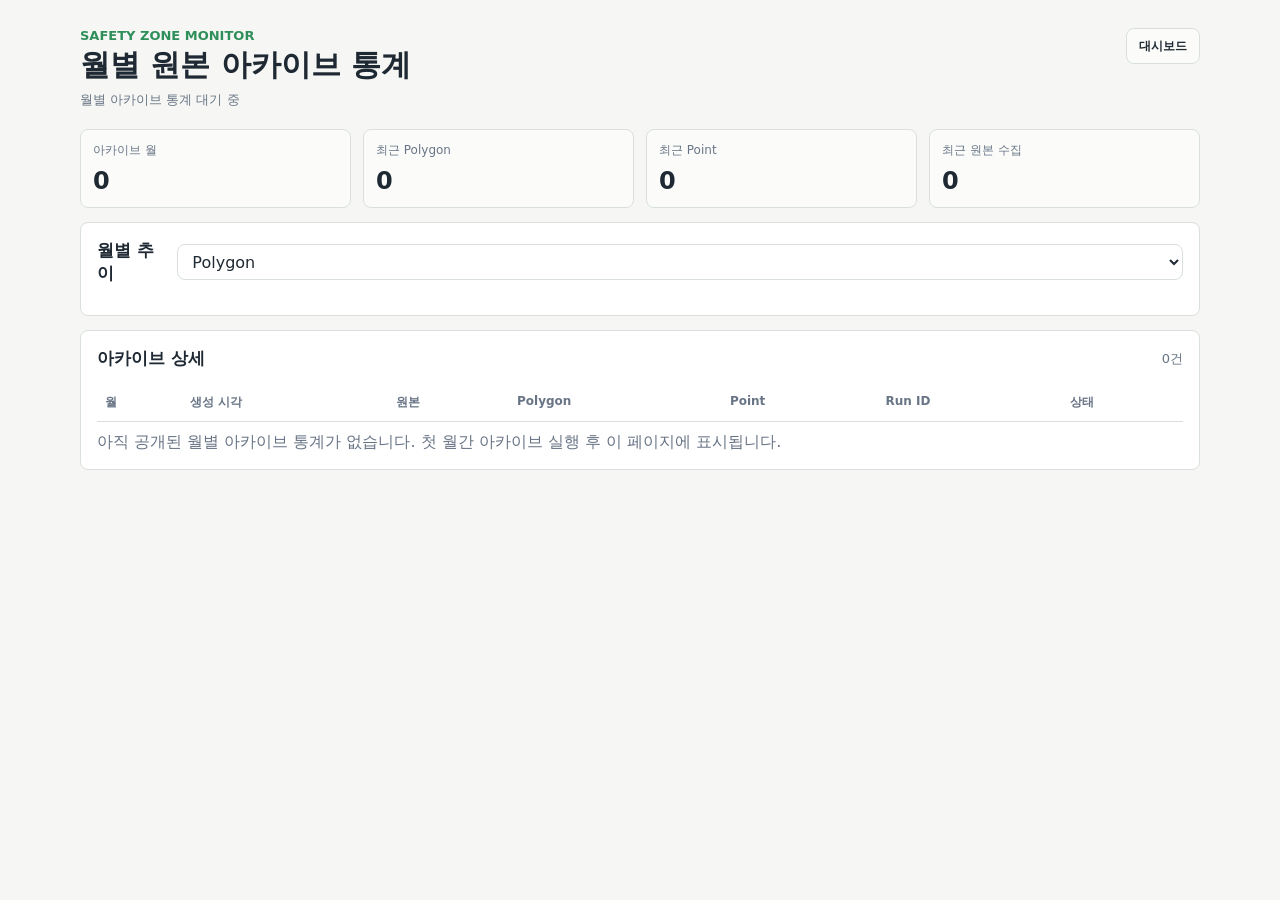
==== dashboard/monthly.html @ 0dc4a6af "Add monthly archive stats dashboard" ====
<!doctype html>
<html lang="ko">
  <head>
    <meta charset="utf-8" />
    <meta name="viewport" content="width=device-width, initial-scale=1" />
    <title>Safety Zone Monthly Stats</title>
    <link rel="stylesheet" href="styles.css?v=20260802-1" />
  </head>
  <body class="monthly-page">
    <main class="monthly-shell">
      <header class="monthly-header">
        <div>
          <p class="eyebrow">Safety Zone Monitor</p>
          <h1>월별 원본 아카이브 통계</h1>
          <p id="monthly-updated" class="muted">월별 통계를 불러오는 중</p>
        </div>
        <a class="dashboard-link" href="./">대시보드</a>
      </header>

      <section class="monthly-metrics" aria-label="월별 아카이브 요약">
        <article class="metric">
          <span class="metric-label">아카이브 월</span>
          <strong id="archive-month-count">0</strong>
        </article>
        <article class="metric">
          <span class="metric-label">최근 Polygon</span>
          <strong id="latest-polygon-count">0</strong>
        </article>
        <article class="metric">
          <span class="metric-label">최근 Point</span>
          <strong id="latest-point-count">0</strong>
        </article>
        <article class="metric">
          <span class="metric-label">최근 원본 수집</span>
          <strong id="latest-fetched-count">0</strong>
        </article>
      </section>

      <section class="monthly-card" aria-label="월별 추이">
        <div class="monthly-card-header">
          <h2>월별 추이</h2>
          <select id="monthly-metric">
            <option value="polygon_count">Polygon</option>
            <option value="facility_point_count">Point</option>
            <option value="fetched_count">원본 수집</option>
          </select>
        </div>
        <div id="monthly-chart" class="monthly-chart"></div>
      </section>

      <section class="monthly-card" aria-label="월별 상세">
        <div class="monthly-card-header">
          <h2>아카이브 상세</h2>
          <span id="monthly-row-count" class="muted">0건</span>
        </div>
        <div class="monthly-table-wrap">
          <table class="monthly-table">
            <thead>
              <tr>
                <th>월</th>
                <th>생성 시각</th>
                <th>원본</th>
                <th>Polygon</th>
                <th>Point</th>
                <th>Run ID</th>
                <th>상태</th>
              </tr>
            </thead>
            <tbody id="monthly-table-body"></tbody>
          </table>
        </div>
        <p id="monthly-empty" class="monthly-empty" hidden>
          아직 공개된 월별 아카이브 통계가 없습니다. 첫 월간 아카이브 실행 후 이 페이지에 표시됩니다.
        </p>
      </section>
    </main>
    <script src="monthly.js?v=20260802-1"></script>
  </body>
</html>
---- dashboard/styles.css ----
:root {
  --bg: #f6f7f4;
  --panel: #ffffff;
  --text: #1f2933;
  --muted: #697586;
  --line: #d9e0dc;
  --green: #2f8f5b;
  --blue: #2d6cdf;
  --amber: #c77900;
  --red: #cf3f35;
  --gray: #707985;
  --zone-child: #2563eb;
  --zone-senior: #be185d;
  --zone-disabled: #0891b2;
}

/* Local Leaflet essentials. This keeps the map correct even if CDN CSS is blocked. */
.leaflet-container {
  overflow: hidden;
  background: #ddd;
  outline-offset: 1px;
  touch-action: none;
}

.leaflet-pane,
.leaflet-tile,
.leaflet-marker-icon,
.leaflet-marker-shadow,
.leaflet-tile-container,
.leaflet-pane > svg,
.leaflet-pane > canvas,
.leaflet-zoom-box,
.leaflet-image-layer,
.leaflet-layer {
  position: absolute;
  left: 0;
  top: 0;
}

.leaflet-container img,
.leaflet-container svg {
  max-width: none;
  max-height: none;
}

.leaflet-tile {
  visibility: hidden;
  user-select: none;
}

.leaflet-tile-loaded {
  visibility: inherit;
}

.leaflet-map-pane {
  z-index: auto;
}

.leaflet-tile-pane {
  z-index: 200;
}

.leaflet-overlay-pane {
  z-index: 400;
}

.leaflet-shadow-pane {
  z-index: 500;
}

.leaflet-marker-pane {
  z-index: 600;
}

.leaflet-tooltip-pane {
  z-index: 650;
}

.leaflet-popup-pane {
  z-index: 700;
}

.leaflet-control {
  position: relative;
  z-index: 800;
  pointer-events: auto;
}

.leaflet-top,
.leaflet-bottom {
  position: absolute;
  z-index: 1000;
  pointer-events: none;
}

.leaflet-top {
  top: 0;
}

.leaflet-right {
  right: 0;
}

.leaflet-bottom {
  bottom: 0;
}

.leaflet-left {
  left: 0;
}

.leaflet-control-zoom {
  margin: 10px;
  border: 1px solid rgba(0, 0, 0, 0.18);
  border-radius: 4px;
  background: #fff;
  box-shadow: 0 1px 6px rgba(0, 0, 0, 0.18);
}

.leaflet-control-zoom a {
  display: block;
  width: 28px;
  height: 28px;
  color: #222;
  font: bold 18px/28px Arial, Helvetica, sans-serif;
  text-align: center;
  text-decoration: none;
}

.leaflet-control-zoom a + a {
  border-top: 1px solid #d6d6d6;
}

.leaflet-interactive {
  cursor: pointer;
}

.leaflet-grab {
  cursor: grab;
}

.leaflet-dragging .leaflet-grab {
  cursor: move;
}

.leaflet-popup {
  position: absolute;
  margin-bottom: 20px;
  text-align: center;
}

.leaflet-popup-content-wrapper {
  padding: 1px;
  border-radius: 8px;
  background: #fff;
  box-shadow: 0 3px 14px rgba(0, 0, 0, 0.25);
}

.leaflet-popup-content {
  min-width: 180px;
  margin: 12px 14px;
  line-height: 1.45;
  text-align: left;
}

.leaflet-popup-tip-container {
  position: absolute;
  left: 50%;
  width: 40px;
  height: 20px;
  margin-left: -20px;
  overflow: hidden;
  pointer-events: none;
}

.leaflet-popup-tip {
  width: 17px;
  height: 17px;
  margin: -10px auto 0;
  transform: rotate(45deg);
  background: #fff;
  box-shadow: 0 3px 14px rgba(0, 0, 0, 0.25);
}

.leaflet-popup-close-button {
  position: absolute;
  top: 0;
  right: 0;
  width: 24px;
  height: 24px;
  color: #666;
  text-align: center;
  text-decoration: none;
  font: 16px/24px Arial, Helvetica, sans-serif;
}

* {
  box-sizing: border-box;
}

body {
  margin: 0;
  background: var(--bg);
  color: var(--text);
  font-family:
    "Segoe UI",
    "Noto Sans KR",
    system-ui,
    sans-serif;
}

.app-shell {
  display: grid;
  grid-template-columns: minmax(360px, 440px) minmax(0, 1fr);
  grid-template-rows: minmax(0, 1fr);
  height: 100vh;
  height: 100dvh;
  overflow: hidden;
}

.side-panel {
  display: flex;
  flex-direction: column;
  gap: 16px;
  min-width: 0;
  min-height: 0;
  padding: 20px;
  overflow: hidden;
  border-right: 1px solid var(--line);
  background: var(--panel);
}

.panel-header h1 {
  margin: 4px 0 6px;
  font-size: 26px;
  line-height: 1.25;
}

.header-title-row {
  display: flex;
  align-items: flex-start;
  justify-content: space-between;
  gap: 12px;
}

.language-toggle {
  display: inline-flex;
  flex: 0 0 auto;
  gap: 2px;
  padding: 3px;
  border: 1px solid var(--line);
  border-radius: 8px;
  background: #fbfcfa;
}

.language-toggle button {
  min-width: 34px;
  min-height: 28px;
  border: 0;
  border-radius: 6px;
  color: var(--muted);
  background: transparent;
  font: inherit;
  font-size: 12px;
  font-weight: 700;
  cursor: pointer;
}

.language-toggle button.active {
  color: #fff;
  background: var(--text);
}

.monthly-nav-link,
.dashboard-link {
  display: inline-flex;
  align-items: center;
  justify-content: center;
  min-height: 36px;
  padding: 0 12px;
  border: 1px solid var(--line);
  border-radius: 8px;
  color: var(--text);
  background: #fbfcfa;
  font-size: 12px;
  font-weight: 700;
  text-decoration: none;
  white-space: nowrap;
}

.eyebrow,
.muted {
  margin: 0;
  color: var(--muted);
  font-size: 13px;
}

.monthly-page {
  min-height: 100vh;
  min-height: 100dvh;
  overflow: auto;
}

.monthly-shell {
  width: min(1120px, calc(100% - 32px));
  margin: 0 auto;
  padding: 28px 0 40px;
}

.monthly-header {
  display: flex;
  align-items: flex-start;
  justify-content: space-between;
  gap: 16px;
  margin-bottom: 20px;
}

.monthly-header h1 {
  margin: 4px 0 8px;
  font-size: 30px;
  line-height: 1.2;
}

.monthly-metrics {
  display: grid;
  grid-template-columns: repeat(4, minmax(0, 1fr));
  gap: 12px;
  margin-bottom: 14px;
}

.monthly-card {
  margin-top: 14px;
  padding: 16px;
  border: 1px solid var(--line);
  border-radius: 8px;
  background: var(--panel);
}

.monthly-card-header {
  display: flex;
  align-items: center;
  justify-content: space-between;
  gap: 12px;
  margin-bottom: 14px;
}

.monthly-card h2 {
  margin: 0;
  font-size: 17px;
}

.monthly-card select {
  min-height: 36px;
  padding: 0 10px;
  border: 1px solid var(--line);
  border-radius: 8px;
  color: var(--text);
  background: #fff;
  font: inherit;
}

.monthly-chart {
  display: grid;
  gap: 10px;
}

.monthly-chart-row {
  display: grid;
  grid-template-columns: 76px minmax(120px, 1fr) 92px;
  align-items: center;
  gap: 10px;
  min-height: 34px;
}

.monthly-chart-month {
  color: var(--muted);
  font-size: 13px;
  font-weight: 700;
}

.monthly-chart-track {
  position: relative;
  height: 10px;
  overflow: hidden;
  border-radius: 999px;
  background: #e7ede9;
}

.monthly-chart-bar {
  position: absolute;
  inset: 0 auto 0 0;
  border-radius: inherit;
  background: var(--green);
}

.monthly-chart-row strong {
  text-align: right;
}

.monthly-table-wrap {
  overflow-x: auto;
}

.monthly-table {
  width: 100%;
  border-collapse: collapse;
  font-size: 13px;
}

.monthly-table th,
.monthly-table td {
  padding: 10px 8px;
  border-bottom: 1px solid var(--line);
  text-align: left;
  vertical-align: top;
}

.monthly-table th {
  color: var(--muted);
  font-size: 12px;
  font-weight: 700;
}

.monthly-table code {
  word-break: break-all;
}

.monthly-empty {
  margin: 10px 0 0;
  color: var(--muted);
}

.eyebrow {
  color: var(--green);
  font-weight: 700;
  text-transform: uppercase;
}

.metrics {
  display: grid;
  grid-template-columns: repeat(3, minmax(0, 1fr));
  gap: 8px;
}

.metric {
  min-height: 78px;
  padding: 12px;
  border: 1px solid var(--line);
  border-radius: 8px;
  background: #fbfcfa;
}

.metric-label {
  display: block;
  color: var(--muted);
  font-size: 12px;
}

.metric strong {
  display: block;
  margin-top: 8px;
  font-size: 24px;
}

.layer-drawer {
  border: 1px solid var(--line);
  border-radius: 8px;
  background: #fbfcfa;
}

.layer-drawer summary {
  display: flex;
  align-items: center;
  justify-content: space-between;
  gap: 10px;
  min-height: 38px;
  padding: 8px 11px;
  color: var(--text);
  font-size: 13px;
  font-weight: 700;
  cursor: pointer;
}

.layer-drawer summary small {
  color: var(--muted);
  font-size: 11px;
  font-weight: 600;
}

.toolbar {
  display: grid;
  gap: 10px;
  padding: 0 10px 10px;
}

.layer-group {
  display: grid;
  gap: 6px;
}

.layer-group strong {
  color: var(--muted);
  font-size: 12px;
}

.layer-options {
  display: flex;
  flex-wrap: wrap;
  gap: 6px;
}

.toolbar label {
  display: flex;
  align-items: center;
  gap: 8px;
  min-height: 30px;
  padding: 5px 8px;
  border: 1px solid var(--line);
  border-radius: 999px;
  font-size: 12px;
  background: #fff;
}

input,
select {
  width: 100%;
  min-height: 38px;
  padding: 8px 10px;
  border: 1px solid var(--line);
  border-radius: 8px;
  color: var(--text);
  background: #fff;
  font: inherit;
}

input[type="checkbox"] {
  width: 18px;
  height: 18px;
  min-height: 0;
  accent-color: var(--blue);
}

.activity-shell {
  display: grid;
  grid-template-rows: auto auto minmax(0, 1fr);
  min-height: 0;
  flex: 1 1 auto;
  gap: 10px;
}

.activity-tabs {
  display: grid;
  grid-template-columns: repeat(2, minmax(0, 1fr));
  gap: 8px;
}

.activity-tab {
  display: flex;
  align-items: center;
  justify-content: space-between;
  gap: 8px;
  min-height: 42px;
  padding: 9px 11px;
  border: 1px solid var(--line);
  border-radius: 8px;
  color: var(--muted);
  background: #fbfcfa;
  font: inherit;
  font-weight: 700;
  cursor: pointer;
}

.activity-tab span {
  flex: 0 0 auto;
  color: var(--muted);
  font-size: 12px;
  font-weight: 500;
}

.activity-tab .tab-label {
  min-width: 0;
  flex: 1 1 auto;
  color: inherit;
  font-size: 14px;
  font-weight: 700;
  text-align: left;
}

.activity-tab.active {
  border-color: #9fb8aa;
  color: var(--text);
  background: #ffffff;
  box-shadow: inset 0 -3px 0 var(--green);
}

.activity-panel {
  display: grid;
  grid-template-rows: auto minmax(0, 1fr);
  min-height: 0;
  gap: 10px;
}

.activity-panel[hidden] {
  display: none;
}

.filters {
  display: grid;
  gap: 8px;
}

.download-actions {
  display: grid;
  grid-template-columns: 1fr 1fr;
  gap: 6px;
}

.download-actions button {
  min-height: 34px;
  border: 1px solid #c8d7cd;
  border-radius: 8px;
  color: var(--text);
  background: #f7fbf8;
  font: inherit;
  font-size: 12px;
  font-weight: 700;
  cursor: pointer;
}

.download-actions button:hover,
.download-actions button:focus-visible {
  border-color: var(--green);
  background: #eef7f1;
}

.region-summary {
  display: flex;
  flex-wrap: wrap;
  gap: 6px;
  max-height: 54px;
  overflow: auto;
  color: var(--muted);
  font-size: 12px;
  line-height: 1.35;
}

.selection-history {
  display: grid;
  gap: 8px;
  max-height: 150px;
  padding: 10px;
  overflow: auto;
  border: 1px solid #c8d7cd;
  border-radius: 8px;
  background: #f7fbf8;
}

.selection-history[hidden] {
  display: none;
}

.selection-history strong {
  display: block;
  font-size: 13px;
}

.selection-history p {
  margin: 3px 0 0;
  color: var(--muted);
  font-size: 12px;
}

.selection-history ol {
  display: grid;
  gap: 4px;
  margin: 0;
  padding-left: 18px;
  color: var(--muted);
  font-size: 12px;
  line-height: 1.35;
}

.region-chip {
  display: inline-flex;
  align-items: center;
  min-height: 24px;
  padding: 3px 7px;
  border: 1px solid var(--line);
  border-radius: 999px;
  background: #fbfcfa;
}

.region-chip-button {
  color: var(--muted);
  font: inherit;
  cursor: pointer;
}

.region-chip-button:hover,
.region-chip-button:focus-visible,
.region-chip-button.selected {
  border-color: var(--green);
  color: var(--text);
  background: #f2fbf5;
}

.exclusion-note {
  align-items: flex-start;
  border-color: #f2c572;
  border-radius: 6px;
  background: #fff8eb;
  color: #6b4f12;
  white-space: normal;
}

.review-guide {
  margin: 0;
  padding: 9px 10px;
  border-left: 3px solid #d97706;
  border-radius: 6px;
  color: #475569;
  background: #fff8eb;
  font-size: 12px;
  line-height: 1.45;
}

.list-section {
  min-height: 0;
}

.section-title {
  display: flex;
  align-items: center;
  justify-content: space-between;
  gap: 12px;
  margin-bottom: 8px;
}

.section-title h2 {
  margin: 0;
  font-size: 16px;
}

.section-title span {
  color: var(--muted);
  font-size: 13px;
}

.event-list,
.current-list,
.ngii-list,
.run-list {
  display: grid;
  align-content: start;
  gap: 8px;
  margin: 0;
  padding: 0;
  list-style: none;
  overflow: auto;
  min-height: 0;
}

.event-item,
.current-item,
.ngii-item,
.run-item {
  padding: 12px;
  border: 1px solid var(--line);
  border-radius: 8px;
  background: #fff;
  cursor: pointer;
}

.event-item:hover,
.current-item:hover,
.run-item:hover {
  border-color: #9fb8aa;
}

.event-item.selected,
.current-item.selected {
  border-color: var(--green);
  box-shadow: inset 3px 0 0 var(--green);
}

.event-topline,
.run-topline {
  display: flex;
  align-items: center;
  justify-content: space-between;
  gap: 8px;
}

.event-title,
.run-title {
  min-width: 0;
  overflow: hidden;
  font-weight: 700;
  text-overflow: ellipsis;
  white-space: nowrap;
}

.name-original {
  color: var(--muted);
  font-size: 12px;
}

.badge {
  flex: 0 0 auto;
  padding: 3px 7px;
  border-radius: 999px;
  color: #fff;
  font-size: 11px;
  font-weight: 700;
}

.badge.NEW {
  background: var(--green);
}

.badge.DELETED {
  background: var(--red);
}

.badge.MISSING {
  background: var(--gray);
}

.badge.current-badge {
  background: var(--text);
}

.badge.ATTRIBUTE_CHANGED,
.badge.GEOMETRY_CHANGED,
.badge.GEOMETRY_ATTRIBUTE_CHANGED,
.badge.POINT_CHANGED,
.badge.POINT_ATTRIBUTE_CHANGED {
  background: var(--amber);
}

.event-meta,
.run-meta {
  margin-top: 6px;
  color: var(--muted);
  font-size: 12px;
  line-height: 1.45;
}

.run-error {
  display: inline-block;
  margin: 4px 0 2px;
  color: var(--red);
  font-weight: 700;
}

.timeline-summary {
  color: var(--text);
  font-weight: 700;
}

.zone-type {
  display: inline-flex;
  align-items: center;
  gap: 5px;
  color: var(--text);
  font-weight: 700;
}

.zone-type::before {
  content: "";
  width: 8px;
  height: 8px;
  border-radius: 50%;
  background: var(--zone-type-color, var(--gray));
}

.changed-fields {
  display: inline-block;
  margin-top: 3px;
  color: var(--text);
  font-weight: 700;
}

.changed-field-details {
  margin: 8px 0;
  padding: 8px;
  border: 1px solid var(--line);
  border-radius: 6px;
  background: #f8faf9;
  font-size: 12px;
}

.changed-field-details > strong {
  display: block;
  margin-bottom: 5px;
}

.changed-field-details ol {
  display: grid;
  gap: 6px;
  margin: 0;
  padding-left: 18px;
}

.changed-field-details li {
  color: var(--text);
}

.changed-field-details li strong,
.changed-field-details li span {
  display: block;
}

.changed-field-details li span {
  color: var(--muted);
  overflow-wrap: anywhere;
}

.changed-field-more {
  color: var(--muted);
  font-weight: 700;
}

.popup-timeline {
  margin: 8px 0;
  padding: 8px 0 0;
  border-top: 1px solid var(--line);
  font-size: 12px;
}

.popup-timeline strong {
  display: block;
  margin-bottom: 4px;
}

.popup-timeline ol {
  display: grid;
  gap: 2px;
  margin: 0;
  padding-left: 18px;
  color: var(--muted);
}

.map-panel {
  position: relative;
  min-width: 0;
  min-height: 0;
  overflow: hidden;
}

#map {
  width: 100%;
  height: 100%;
  min-height: 0;
}

#kakao-map {
  width: 100%;
  height: 100%;
  min-height: 0;
}

#map[hidden],
#kakao-map[hidden] {
  display: none;
}

.map-mode-control {
  position: absolute;
  top: 16px;
  right: 16px;
  z-index: 620;
  display: inline-flex;
  gap: 4px;
  padding: 4px;
  border: 1px solid var(--line);
  border-radius: 8px;
  background: rgba(255, 255, 255, 0.95);
  box-shadow: 0 8px 30px rgba(31, 41, 51, 0.14);
}

.panel-toggle {
  display: none;
}

.map-mode-button,
.popup-roadview-button,
#roadview-close {
  border: 1px solid transparent;
  border-radius: 6px;
  color: var(--text);
  background: #fff;
  font: inherit;
  cursor: pointer;
}

.map-mode-button {
  min-height: 30px;
  padding: 5px 9px;
  font-size: 12px;
  font-weight: 700;
}

.map-mode-button.active {
  color: #fff;
  background: var(--text);
}

.popup-roadview-button {
  margin-top: 8px;
  padding: 6px 9px;
  border-color: var(--line);
  font-size: 12px;
  font-weight: 700;
}

.kakao-point-marker {
  display: block;
  width: 12px;
  height: 12px;
  padding: 0;
  border: 2px solid #fff;
  border-radius: 999px;
  background: var(--marker-color, var(--blue));
  box-shadow: 0 1px 5px rgba(31, 41, 51, 0.3);
  cursor: pointer;
}

.kakao-point-marker.has-change {
  width: 16px;
  height: 16px;
}

.kakao-point-marker:focus-visible {
  outline: 2px solid var(--text);
  outline-offset: 2px;
}

.kakao-info {
  min-width: 220px;
  max-width: 300px;
  padding: 10px 12px;
  color: var(--text);
  font-size: 13px;
  line-height: 1.45;
}

.roadview-panel {
  position: absolute;
  right: 16px;
  bottom: 16px;
  z-index: 640;
  width: min(420px, calc(100% - 32px));
  overflow: hidden;
  border: 1px solid var(--line);
  border-radius: 8px;
  background: #fff;
  box-shadow: 0 12px 36px rgba(31, 41, 51, 0.2);
}

.roadview-panel.resizing {
  user-select: none;
}

.roadview-header {
  display: flex;
  align-items: center;
  justify-content: space-between;
  gap: 12px;
  padding: 10px 12px;
  border-bottom: 1px solid var(--line);
  cursor: grab;
  user-select: none;
}

.roadview-panel.dragging .roadview-header {
  cursor: grabbing;
}

#roadview-close {
  width: 28px;
  height: 28px;
  font-size: 18px;
  line-height: 1;
}

.roadview-status {
  margin: 0;
  padding: 8px 12px;
  color: var(--muted);
  font-size: 12px;
}

#roadview {
  width: 100%;
  height: 280px;
  background: #eef2f1;
}

.roadview-resize {
  position: absolute;
  right: 0;
  bottom: 0;
  width: 24px;
  height: 24px;
  padding: 0;
  border: 0;
  background:
    linear-gradient(135deg, transparent 45%, rgba(31, 41, 51, 0.35) 46%, rgba(31, 41, 51, 0.35) 52%, transparent 53%),
    linear-gradient(135deg, transparent 62%, rgba(31, 41, 51, 0.35) 63%, rgba(31, 41, 51, 0.35) 69%, transparent 70%);
  cursor: nwse-resize;
}

.roadview-resize:focus-visible {
  outline: 2px solid var(--text);
  outline-offset: -4px;
}

.legend {
  position: absolute;
  right: 16px;
  top: 64px;
  z-index: 500;
  display: grid;
  grid-template-columns: repeat(2, max-content);
  gap: 8px 12px;
  padding: 12px;
  border: 1px solid var(--line);
  border-radius: 8px;
  background: rgba(255, 255, 255, 0.94);
  box-shadow: 0 8px 30px rgba(31, 41, 51, 0.14);
  font-size: 12px;
  max-width: calc(100% - 32px);
}

.legend span {
  display: inline-flex;
  align-items: center;
  gap: 6px;
}

.swatch {
  width: 12px;
  height: 12px;
  border-radius: 50%;
}

.zone-child {
  background: var(--zone-child);
}

.zone-senior {
  background: var(--zone-senior);
}

.zone-disabled {
  background: var(--zone-disabled);
}

.zone-other {
  background: var(--gray);
}

.change-new {
  background: var(--green);
}

.change-updated {
  background: var(--amber);
}

.change-deleted {
  background: var(--red);
}

.change-missing {
  background: var(--gray);
}

.ngii-badge {
  color: #fff;
  background: var(--ngii-bucket-color, #64748b);
}

.ngii-link-line {
  color: #2563eb;
  font-weight: 700;
}

.ngii-auto {
  background: #16a34a;
}

.ngii-match {
  background: #2563eb;
}

.ngii-review {
  background: #d97706;
}

.ngii-none {
  background: #475569;
}

@media (max-width: 900px) {
  .app-shell {
    display: block;
    height: 100vh;
    height: 100dvh;
    overflow: hidden;
  }

  .side-panel {
    position: absolute;
    left: 0;
    right: 0;
    bottom: 0;
    z-index: 900;
    gap: 10px;
    max-height: min(52vh, 520px);
    padding: 14px 16px calc(14px + env(safe-area-inset-bottom));
    overflow: auto;
    border-top: 1px solid var(--line);
    border-right: 0;
    border-radius: 14px 14px 0 0;
    box-shadow: 0 -12px 36px rgba(31, 41, 51, 0.2);
    transition: transform 180ms ease;
  }

  body.panel-collapsed .side-panel {
    transform: translateY(calc(100% - 52px));
  }

  .panel-toggle {
    position: absolute;
    left: 12px;
    bottom: calc(52vh + 12px);
    z-index: 930;
    display: inline-flex;
    align-items: center;
    justify-content: center;
    min-height: 34px;
    padding: 7px 10px;
    border: 1px solid var(--line);
    border-radius: 8px;
    color: var(--text);
    background: rgba(255, 255, 255, 0.95);
    box-shadow: 0 8px 24px rgba(31, 41, 51, 0.16);
    font: inherit;
    font-size: 12px;
    font-weight: 700;
    cursor: pointer;
  }

  body.panel-collapsed .panel-toggle {
    bottom: calc(12px + env(safe-area-inset-bottom));
  }

  .map-panel {
    height: 100%;
  }

  .panel-header h1 {
    margin-bottom: 4px;
    font-size: 22px;
  }

  .metrics {
    grid-template-columns: repeat(3, minmax(0, 1fr));
    gap: 6px;
  }

  .metric {
    min-height: 64px;
    padding: 8px;
  }

  .metric strong {
    font-size: 21px;
  }

  .toolbar label {
    min-height: 30px;
  }

  .activity-tab {
    min-height: 36px;
  }

  .activity-shell {
    overflow: visible;
  }

  .activity-panel {
    min-height: 260px;
  }

  .event-list,
  .current-list,
  .ngii-list,
  .run-list {
    max-height: 34vh;
  }

  .legend {
    top: calc(50px + env(safe-area-inset-top));
    right: auto;
    left: 12px;
    display: flex;
    max-width: calc(100% - 24px);
    gap: 6px;
    padding: 7px;
    overflow-x: auto;
    white-space: nowrap;
    scrollbar-width: none;
  }

  .legend::-webkit-scrollbar {
    display: none;
  }

  .map-mode-control {
    top: calc(12px + env(safe-area-inset-top));
    left: 12px;
    right: auto;
    gap: 2px;
    padding: 3px;
  }

  .roadview-panel {
    left: 12px;
    right: 12px;
    bottom: calc(50vh + 10px);
    width: auto;
  }

  #roadview {
    height: 220px;
  }

  .leaflet-control-zoom {
    margin-top: calc(10px + env(safe-area-inset-top));
  }
}

@media (max-width: 520px) {
  .monthly-shell {
    width: min(100% - 24px, 1120px);
    padding-top: 18px;
  }

  .monthly-header {
    align-items: stretch;
    flex-direction: column;
  }

  .monthly-header h1 {
    font-size: 24px;
  }

  .monthly-metrics {
    grid-template-columns: repeat(2, minmax(0, 1fr));
  }

  .monthly-chart-row {
    grid-template-columns: 68px minmax(90px, 1fr) 72px;
    gap: 8px;
    font-size: 12px;
  }

  .monthly-card {
    padding: 12px;
  }

  .monthly-card-header {
    align-items: stretch;
    flex-direction: column;
  }

  .side-panel {
    max-height: 48vh;
    padding: 12px 12px calc(12px + env(safe-area-inset-bottom));
  }

  .panel-toggle {
    bottom: calc(48vh + 10px);
    min-height: 32px;
    padding: 6px 9px;
    font-size: 11px;
  }

  .panel-header h1 {
    font-size: 21px;
  }

  .eyebrow,
  .muted {
    font-size: 12px;
  }

  .metrics {
    gap: 8px;
  }

  .metric {
    min-height: 58px;
    padding: 8px;
  }

  .metric strong {
    margin-top: 4px;
    font-size: 20px;
  }

  .toolbar label {
    padding: 7px;
  }

  input[type="checkbox"] {
    width: 17px;
    height: 17px;
  }

  .activity-tabs {
    gap: 6px;
  }

  .activity-tab {
    padding: 7px 8px;
  }

  .legend {
    top: calc(48px + env(safe-area-inset-top));
    max-width: calc(100vw - 24px);
    gap: 6px 10px;
    font-size: 10.5px;
  }

  .map-mode-button {
    min-height: 28px;
    padding: 4px 6px;
    font-size: 10.5px;
  }
}
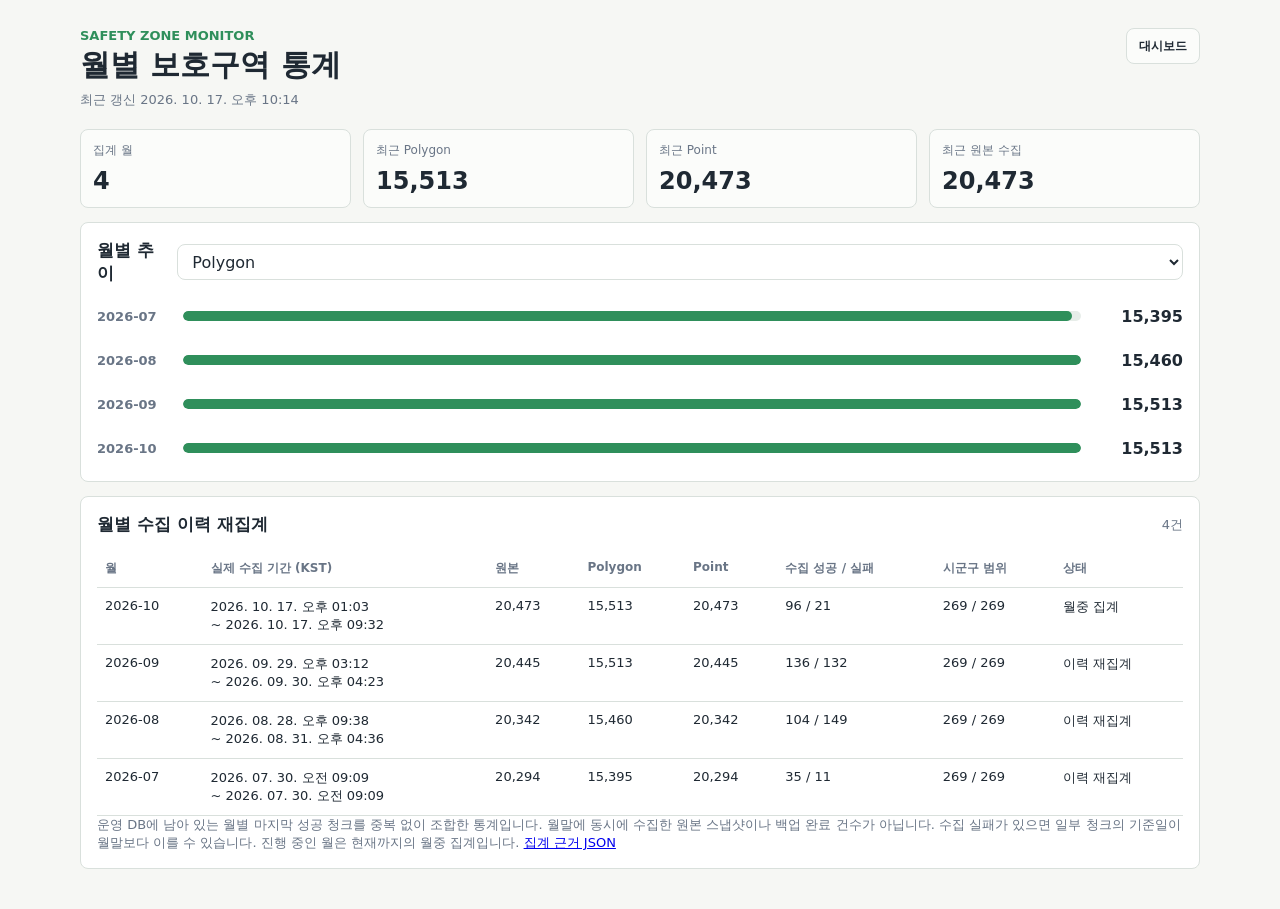
==== commit a31742cc: "Show reconstructed monthly statistics and refresh them with daily monitoring" ====
--- a/dashboard/monthly.html
+++ b/dashboard/monthly.html
@@ -11,7 +11,7 @@
       <header class="monthly-header">
         <div>
           <p class="eyebrow">Safety Zone Monitor</p>
-          <h1>월별 원본 아카이브 통계</h1>
+          <h1>월별 보호구역 통계</h1>
           <p id="monthly-updated" class="muted">월별 통계를 불러오는 중</p>
         </div>
         <a class="dashboard-link" href="./">대시보드</a>
@@ -19,7 +19,7 @@
 
       <section class="monthly-metrics" aria-label="월별 아카이브 요약">
         <article class="metric">
-          <span class="metric-label">아카이브 월</span>
+          <span class="metric-label">집계 월</span>
           <strong id="archive-month-count">0</strong>
         </article>
         <article class="metric">
@@ -50,7 +50,7 @@
 
       <section class="monthly-card" aria-label="월별 상세">
         <div class="monthly-card-header">
-          <h2>아카이브 상세</h2>
+          <h2>월별 수집 이력 재집계</h2>
           <span id="monthly-row-count" class="muted">0건</span>
         </div>
         <div class="monthly-table-wrap">
@@ -58,22 +58,30 @@
             <thead>
               <tr>
                 <th>월</th>
-                <th>생성 시각</th>
+                <th>실제 수집 기간 (KST)</th>
                 <th>원본</th>
                 <th>Polygon</th>
                 <th>Point</th>
-                <th>Run ID</th>
+                <th>수집 성공 / 실패</th>
+                <th>시군구 범위</th>
                 <th>상태</th>
               </tr>
             </thead>
             <tbody id="monthly-table-body"></tbody>
           </table>
         </div>
+        <p class="muted">
+          운영 DB에 남아 있는 월별 마지막 성공 청크를 중복 없이 조합한 통계입니다.
+          월말에 동시에 수집한 원본 스냅샷이나 백업 완료 건수가 아닙니다.
+          수집 실패가 있으면 일부 청크의 기준일이 월말보다 이를 수 있습니다.
+          진행 중인 월은 현재까지의 월중 집계입니다.
+          <a href="data/monthly_statistics.json">집계 근거 JSON</a>
+        </p>
         <p id="monthly-empty" class="monthly-empty" hidden>
-          아직 공개된 월별 아카이브 통계가 없습니다. 첫 월간 아카이브 실행 후 이 페이지에 표시됩니다.
+          아직 공개된 월별 수집 통계가 없습니다.
         </p>
       </section>
     </main>
-    <script src="monthly.js?v=20260802-1"></script>
+    <script src="monthly.js?v=20261017-rebuilt"></script>
   </body>
 </html>
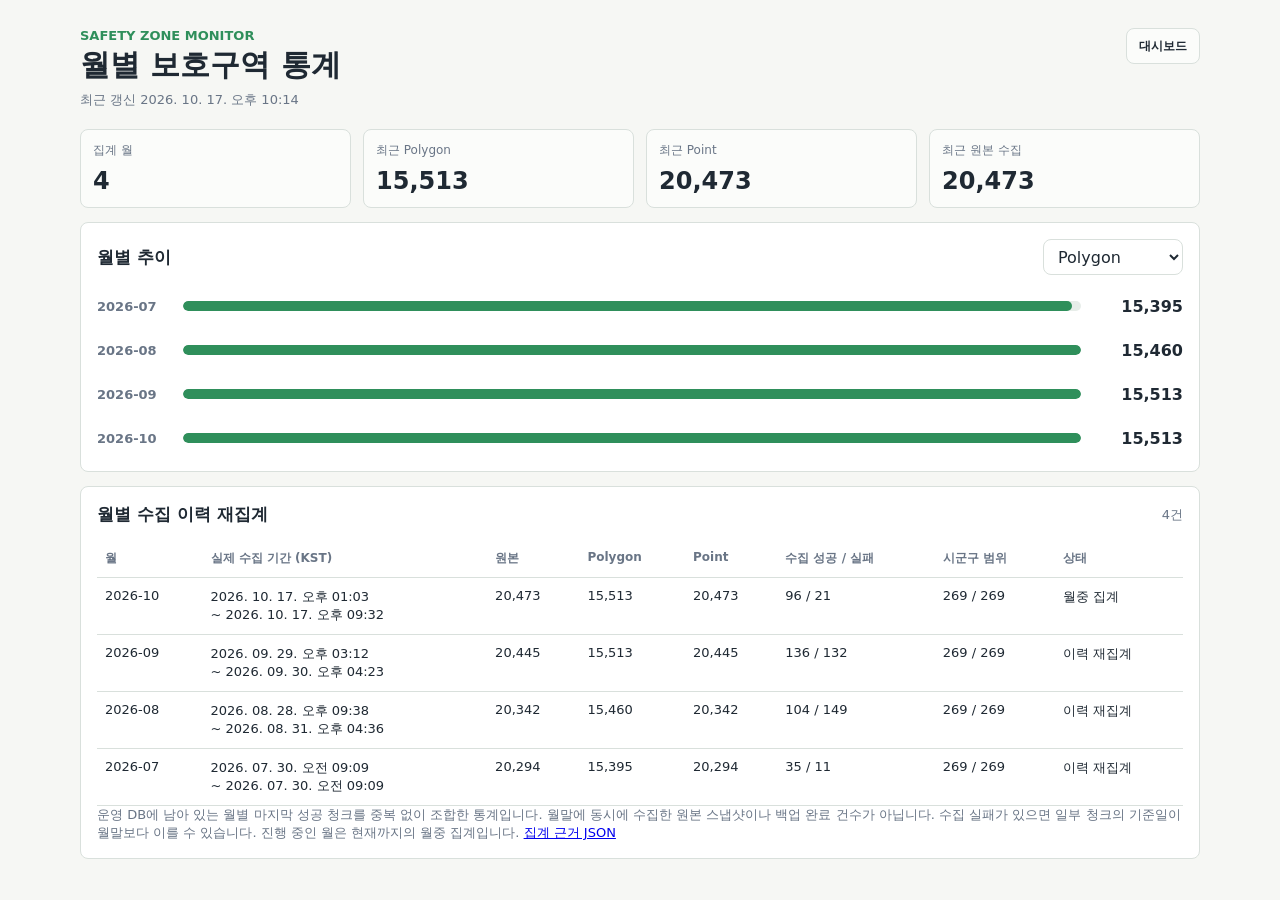
==== commit 13d8e7a6: "Keep monthly chart controls readable and label reconstructed statistics" ====
--- a/dashboard/monthly.html
+++ b/dashboard/monthly.html
@@ -4,7 +4,7 @@
     <meta charset="utf-8" />
     <meta name="viewport" content="width=device-width, initial-scale=1" />
     <title>Safety Zone Monthly Stats</title>
-    <link rel="stylesheet" href="styles.css?v=20260802-1" />
+    <link rel="stylesheet" href="styles.css?v=20261017-monthly" />
   </head>
   <body class="monthly-page">
     <main class="monthly-shell">
@@ -17,7 +17,7 @@
         <a class="dashboard-link" href="./">대시보드</a>
       </header>
 
-      <section class="monthly-metrics" aria-label="월별 아카이브 요약">
+      <section class="monthly-metrics" aria-label="월별 통계 요약">
         <article class="metric">
           <span class="metric-label">집계 월</span>
           <strong id="archive-month-count">0</strong>
--- a/dashboard/styles.css
+++ b/dashboard/styles.css
@@ -342,6 +342,16 @@
   justify-content: space-between;
   gap: 12px;
   margin-bottom: 14px;
+}
+
+.monthly-card-header h2 {
+  flex-shrink: 0;
+}
+
+.monthly-card-header select {
+  width: auto;
+  min-width: 140px;
+  max-width: 60%;
 }
 
 .monthly-card h2 {
